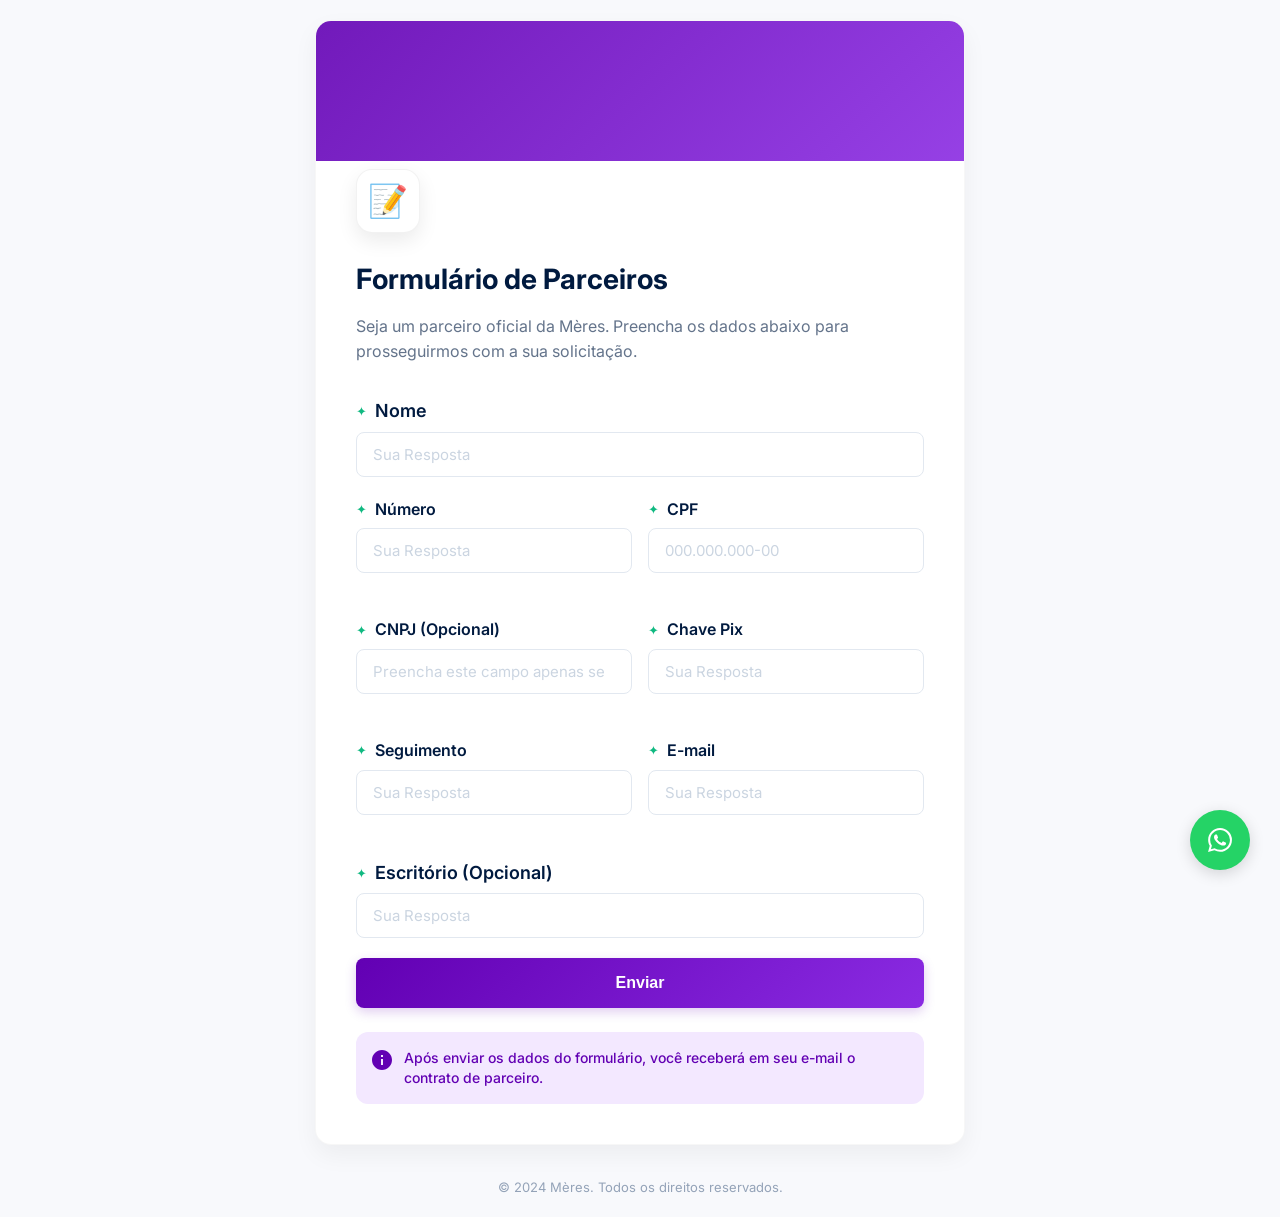
==== index.html @ 2a2efa8e "Initial commit" ====
<!DOCTYPE html>
<html lang="pt-BR">
<head>
    <meta charset="UTF-8">
    <meta name="viewport" content="width=device-width, initial-scale=1.0">
    <title>Mères | Sistema de Formulários</title>
    <link rel="preconnect" href="https://fonts.googleapis.com">
    <link rel="preconnect" href="https://fonts.gstatic.com" crossorigin>
    <link href="https://fonts.googleapis.com/css2?family=Inter:wght@300;400;500;600;700&display=swap" rel="stylesheet">
    <link rel="stylesheet" href="style.css">
</head>
<body>
    <div class="container">
    <div class="container">
        <!-- Logo removed to match editor focus on the form card -->

        <!-- Dynamic Card -->
        <main class="card">
            <div class="banner-preview"></div>
            
            <div class="card-content">
                <header>
                    <div class="page-icon-wrapper" id="formIcon">📝</div>
                    <h1 id="formTitle">Carregando...</h1>
                    <p class="subtitle" id="formSubtitle"></p>
                </header>

                <form id="mainForm">
                    <div id="dynamicForm">
                        <!-- Fields will be injected here by renderer.js -->
                    </div>

                    <button type="submit" id="submitBtn" class="btn-submit">
                        <span class="btn-text">Enviar</span>
                        <span class="btn-loader hidden"></span>
                    </button>
                </form>

                <div class="info-box">
                    <div class="info-icon">
                        <svg width="20" height="20" viewBox="0 0 20 20" fill="none" xmlns="http://www.w3.org/2000/svg">
                            <path d="M10 0C4.48 0 0 4.48 0 10C0 15.52 4.48 20 10 20C15.52 20 20 15.52 20 10C20 4.48 15.52 0 10 0ZM11 15H9V9H11V15ZM11 7H9V5H11V7Z" fill="var(--primary-color)"/>
                        </svg>
                    </div>
                    <p id="formInfo"></p>
                </div>

                <div id="successMessage" class="success-message hidden">
                    <div class="success-icon">✓</div>
                    <h3>Pronto!</h3>
                    <p>Sua solicitação foi enviada com sucesso.</p>
                </div>
            </div>
        </main>

        <!-- Footer -->
        <footer>
            <p>© 2024 Mères. Todos os direitos reservados.</p>
        </footer>
    </div>

    <!-- WhatsApp Floating Button -->
    <a href="https://wa.me/5500000000000" class="whatsapp-btn" target="_blank" rel="noopener noreferrer">
        <svg width="24" height="24" viewBox="0 0 24 24" fill="white" xmlns="http://www.w3.org/2000/svg">
            <path d="M17.472 14.382c-.297-.149-1.758-.867-2.03-.967-.273-.099-.471-.148-.67.15-.197.297-.767.966-.94 1.164-.173.199-.347.223-.644.075-.297-.15-1.255-.463-2.39-1.475-.883-.788-1.48-1.761-1.653-2.059-.173-.297-.018-.458.13-.606.134-.133.298-.347.446-.52.149-.174.198-.298.298-.497.099-.198.05-.371-.025-.52-.075-.149-.669-1.612-.916-2.207-.242-.579-.487-.5-.669-.51-.173-.008-.371-.01-.57-.01-.198 0-.52.074-.792.372-.272.297-1.04 1.016-1.04 2.479 0 1.462 1.065 2.875 1.213 3.074.149.198 2.096 3.2 5.077 4.487.709.306 1.262.489 1.694.625.712.227 1.36.195 1.871.118.571-.085 1.758-.719 2.006-1.413.248-.694.248-1.289.173-1.413-.074-.124-.272-.198-.57-.347m-5.421 7.403h-.004a9.87 9.87 0 01-5.031-1.378l-.361-.214-3.741.982.998-3.648-.235-.374a9.86 9.86 0 01-1.51-5.26c.001-5.45 4.436-9.884 9.888-9.884 2.64 0 5.122 1.03 6.988 2.898a9.825 9.825 0 012.893 6.994c-.003 5.45-4.437 9.884-9.885 9.884m8.413-18.297A11.815 11.815 0 0012.05 0C5.495 0 .16 5.335.157 11.892c0 2.096.547 4.142 1.588 5.945L.057 24l6.305-1.654a11.882 11.882 0 005.683 1.448h.005c6.554 0 11.89-5.335 11.893-11.893a11.821 11.821 0 00-3.48-8.413z" />
        </svg>
    </a>

    <!-- Scripts -->
    <script src="config.js"></script>
    <script src="renderer.js"></script>
</body>
</html>
---- style.css ----
:root {
    /* --- DESIGN TOKENS (Modify these for easy customization) --- */
    
    /* Colors */
    --primary-color: #6200B3;
    --primary-light: #8A2BE2;
    --primary-gradient: linear-gradient(135deg, var(--primary-color) 0%, var(--primary-light) 100%);
    --secondary-color: #001A3F;
    --bg-color: #F8F9FC;
    --card-bg: #FFFFFF;
    --info-bg: #F3E8FF;
    --info-text: #6200B3;
    
    /* Text */
    --text-main: #001A3F;
    --text-muted: #64748B;
    --text-placeholder: #CBD5E1;
    
    /* Borders & Spacing */
    --border-color: #E2E8F0;
    --border-radius-card: 16px;
    --border-radius-element: 8px;
    --card-padding: 40px;
    --field-spacing: 20px;
    
    /* Shadows & Effects */
    --shadow-soft: 0 10px 25px rgba(0, 0, 0, 0.05);
    --shadow-btn: 0 4px 12px rgba(98, 0, 179, 0.2);
    --shadow-btn-hover: 0 6px 15px rgba(98, 0, 179, 0.3);
    --transition-speed: 0.3s;
    --transition: all var(--transition-speed) ease;
}

/* Base Styles */
* {
    margin: 0;
    padding: 0;
    box-sizing: border-box;
}

body {
    font-family: 'Inter', sans-serif;
    background-color: var(--bg-color);
    color: var(--text-main);
    line-height: 1.6;
    display: flex;
    justify-content: center;
    align-items: center;
    min-height: 100vh;
    padding: 20px;
}

/* Editor Specific Body */
body.editor-body {
    display: block;
    height: 100vh;
    padding: 0;
    margin: 0;
    overflow: hidden;
    background-color: #fbfbfb;
}


.container {
    width: 100%;
    max-width: 650px;
    display: flex;
    flex-direction: column;
    align-items: center;
}

/* Logo */
.logo-container {
    margin-bottom: 24px;
}

.logo-text {
    font-size: 32px;
    font-weight: 700;
    color: var(--secondary-color);
    letter-spacing: -1px;
    font-family: 'Inter', sans-serif;
}

/* Card */
.card {
    background-color: var(--card-bg);
    border-radius: var(--border-radius-card);
    box-shadow: var(--shadow-soft);
    width: 100%;
    overflow: hidden;
    position: relative;
    border: 1px solid rgba(0, 0, 0, 0.03);
    animation: fadeIn 0.8s ease-out;
}

@keyframes fadeIn {
    from { opacity: 0; transform: translateY(20px); }
    to { opacity: 1; transform: translateY(0); }
}

/* .banner-preview style is already defined globally for the editor canvas, 
   we just need to ensure it applies to the card in index.html as well. */
.card .banner-preview {
    height: 140px; /* Shorter for the main form card */
    background: var(--primary-gradient);
    width: 100%;
    opacity: 0.9;
    border-radius: 0; /* Flat top for card header */
}

.card-content {
    padding: var(--card-padding);
}

@media (max-width: 600px) {
    .card-content {
        padding: 24px;
    }
}

/* Typography */
header {
    margin-bottom: 32px;
}

h1 {
    font-size: 28px;
    font-weight: 700;
    color: var(--secondary-color);
    margin-bottom: 12px;
}

.subtitle {
    font-size: 16px;
    color: var(--text-muted);
    font-weight: 400;
}

/* Form Styles */
.form-group {
    margin-bottom: var(--field-spacing);
}

.form-row {
    display: flex;
    gap: var(--field-spacing);
}

.form-row {
    display: flex;
    gap: 16px;
    margin-bottom: 24px;
    width: 100%;
}

.form-row .form-group {
    flex: 1;
    min-width: 0;
}

@media (max-width: 480px) {
    .form-row {
        flex-direction: column;
        gap: 0;
    }
}

label {
    display: flex;
    align-items: center;
    gap: 8px;
    font-size: 18px; /* Matched to .q-label-display */
    font-weight: 600;
    margin-bottom: 6px;
    color: var(--text-main);
}

.form-row label {
    font-size: 16px; /* Matched to .editor-row .q-label-display */
}

.label-bullet {
    color: #10B981;
    font-size: 13px;
    font-weight: 400;
}

.field-label-hint {
    font-size: 12px;
    color: var(--text-muted);
    font-weight: 400;
    margin-bottom: 8px;
    font-style: italic;
}

input, textarea, select {
    width: 100%;
    padding: 12px 16px;
    border: 1.5px solid var(--border-color);
    border-radius: var(--border-radius-element);
    font-size: 15px;
    font-family: inherit;
    color: var(--text-main);
    transition: var(--transition);
    background-color: #fff;
    appearance: none; /* Modern look for selects */
}

textarea {
    min-height: 100px;
    resize: vertical;
}

input:focus, textarea:focus, select:focus {
    outline: none;
    border-color: var(--primary-color);
    box-shadow: 0 0 0 3px rgba(98, 0, 179, 0.1);
}

input::placeholder {
    color: var(--text-placeholder);
}

/* Button */
.btn-submit {
    width: 100%;
    padding: 16px;
    background: var(--primary-gradient);
    color: white;
    border: none;
    border-radius: var(--border-radius-element);
    font-size: 16px;
    font-weight: 600;
    cursor: pointer;
    transition: var(--transition);
    margin-top: 10px;
    display: flex;
    justify-content: center;
    align-items: center;
    box-shadow: var(--shadow-btn);
}

.btn-submit:hover {
    transform: translateY(-2px);
    box-shadow: var(--shadow-btn-hover);
    opacity: 0.95;
}

.btn-submit:active {
    transform: translateY(0);
}

.btn-loader {
    width: 20px;
    height: 20px;
    border: 2px solid rgba(255, 255, 255, 0.3);
    border-radius: 50%;
    border-top-color: #fff;
    animation: spin 0.8s linear infinite;
}

@keyframes spin {
    to { transform: rotate(360deg); }
}

/* Info Box */
.info-box {
    margin-top: 24px;
    background-color: var(--info-bg);
    border-radius: 12px;
    padding: 16px;
    display: flex;
    align-items: flex-start;
    gap: 12px;
}

.info-icon {
    flex-shrink: 0;
    margin-top: 2px;
}

.info-box p {
    font-size: 14px;
    color: var(--info-text);
    font-weight: 500;
    line-height: 1.4;
}


/* Success Message */
.success-message {
    text-align: center;
    padding: 40px 0;
}

.success-icon {
    width: 64px;
    height: 64px;
    background-color: #10B981;
    color: white;
    border-radius: 50%;
    display: flex;
    justify-content: center;
    align-items: center;
    font-size: 32px;
    margin: 0 auto 20px;
}

.success-message h3 {
    font-size: 24px;
    color: var(--secondary-color);
    margin-bottom: 10px;
}

.success-message p {
    color: var(--text-muted);
}

/* Footer */
footer {
    margin-top: 32px;
    text-align: center;
}

footer p {
    font-size: 13px;
    color: #94A3B8;
}

/* WhatsApp Button */
.whatsapp-btn {
    position: fixed;
    bottom: 30px;
    right: 30px;
    width: 60px;
    height: 60px;
    background-color: #25D366;
    border-radius: 50%;
    display: flex;
    justify-content: center;
    align-items: center;
    box-shadow: 0 4px 15px rgba(0, 0, 0, 0.15);
    transition: var(--transition);
    z-index: 1000;
}

.whatsapp-btn:hover {
    transform: scale(1.1);
}

/* Options Group (Radio / Checkbox) */
.options-group {
    display: flex;
    flex-direction: column;
    gap: 12px;
    margin-top: 10px;
}

.option-item {
    display: flex;
    align-items: center;
    gap: 10px;
    cursor: pointer;
}

.option-item input[type="radio"],
.option-item input[type="checkbox"] {
    width: 20px;
    height: 20px;
    cursor: pointer;
    accent-color: var(--primary-color);
}

.opt-label {
    font-size: 15px;
    font-weight: 400;
    color: var(--text-main);
    cursor: pointer;
    margin-bottom: 0;
}

/* --- MODERN 3-COLUMN EDITOR LAYOUT --- */

.editor-layout {
    display: grid;
    grid-template-columns: 280px 1fr 300px;
    height: calc(100vh - 64px);
    margin-top: 64px; /* Offset for fixed header */
    overflow: hidden;
    background-color: #fbfbfb;
}

/* Sidebars */
.sidebar-left, .sidebar-right {
    background-color: #FFFFFF;
    border-right: 1px solid #EDEDED;
    display: flex;
    flex-direction: column;
    overflow-y: auto;
    padding: 18px; /* Reduced from 24px to prevent cut-off */
}

.sidebar-right {
    border-right: none;
    border-left: 1px solid #EDEDED;
}

.sidebar-section {
    margin-bottom: 32px;
}

.section-title {
    font-size: 11px;
    font-weight: 700;
    color: #94A3B8;
    letter-spacing: 0.1em;
    margin-bottom: 16px;
    text-transform: uppercase;
}

.element-category {
    margin-bottom: 24px;
}

.category-label {
    display: block;
    font-size: 11px;
    font-weight: 700;
    color: #94A3B8;
    text-transform: uppercase;
    letter-spacing: 0.05em;
    margin-bottom: 12px;
}

.element-grid {
    display: grid;
    grid-template-columns: 1fr 1fr;
    gap: 8px;
}

.element-btn {
    display: flex;
    flex-direction: column;
    align-items: center;
    justify-content: center;
    gap: 8px;
    padding: 16px 8px;
    background-color: #FFFFFF;
    border: 1px solid #E2E8F0;
    border-radius: 12px;
    color: #475569;
    font-size: 12px;
    font-weight: 600;
    cursor: pointer;
    transition: all 0.2s ease;
    text-align: center;
}

.element-btn:hover {
    background-color: #F8FAFC;
    border-color: #6D5BFF;
    color: #6D5BFF;
    transform: translateY(-2px);
    box-shadow: 0 4px 12px rgba(109, 91, 255, 0.1);
}

.element-btn svg {
    color: #94A3B8;
    transition: color 0.2s;
}

.element-btn:hover svg {
    color: #6D5BFF;
}

.sidebar-divider {
    height: 1px;
    background-color: #E2E8F0;
    margin: 0 -24px 24px -24px;
}

/* Styles Sidebar */
.style-group {
    margin-bottom: 20px;
}

.style-group label {
    display: block;
    font-size: 13px;
    font-weight: 600;
    color: #475569;
    margin-bottom: 8px;
}

.color-palette {
    display: flex;
    gap: 10px;
}

.color-swatch {
    width: 24px;
    height: 24px;
    border-radius: 50%;
    cursor: pointer;
    border: 2px solid transparent;
    transition: transform 0.2s;
}

.color-swatch:hover { transform: scale(1.1); }
.color-swatch.active { border-color: #FFFFFF; box-shadow: 0 0 0 2px #6D5BFF; }

.style-select {
    width: 100%;
    padding: 10px;
    border: 1px solid #E2E8F0;
    border-radius: 6px;
    font-size: 13px;
    color: #1E293B;
    background-color: #F8FAFC;
}

/* Canvas Area */
.editor-canvas {
    overflow-y: auto;
    padding: 40px 20px;
    display: flex;
    justify-content: center;
}

.canvas-center {
    width: 100%;
    max-width: 770px;
    display: flex;
    flex-direction: column;
    gap: 16px;
}

/* Modern Card UI */
.form-card {
    background: #FFFFFF;
    border-radius: 8px;
    border: 1px solid #E2E8F0;
    padding: 24px;
    position: relative;
    transition: box-shadow 0.3s ease;
}

.form-card.active {
    border-left: 6px solid #6D5BFF;
    box-shadow: 0 4px 20px rgba(0,0,0,0.08);
}

/* Notion-Inspired Header Card */
.header-card {
    padding: 0;
    overflow: visible; /* To allow the icon to overlap */
    border: none;
    box-shadow: none;
    background: transparent;
}

.header-card.active {
    border-left: none; /* No colorful border for header in Notion style */
    box-shadow: none;
}

.banner-preview {
    height: 180px;
    background-color: #f7f7f7;
    background-image: url('https://images.unsplash.com/photo-1454165833741-979f244a1e7d?q=80&w=2070&auto=format&fit=crop');
    background-size: cover;
    background-position: center;
    width: 100%;
    border-radius: 12px;
    position: relative; /* Base for button positioning */
    display: flex;
    justify-content: flex-end;
    align-items: flex-end;
    padding: 12px;
}

.btn-change-cover {
    background: rgba(255, 255, 255, 0.85);
    backdrop-filter: blur(4px);
    border: 1px solid #E2E8F0;
    padding: 6px 12px;
    border-radius: 6px;
    font-size: 12px;
    font-weight: 600;
    color: #475569;
    cursor: pointer;
    display: flex;
    align-items: center;
    gap: 6px;
    opacity: 0;
    transition: all 0.2s ease;
    box-shadow: 0 2px 4px rgba(0,0,0,0.05);
}

.banner-preview:hover .btn-change-cover {
    opacity: 1;
}

.btn-change-cover:hover {
    background-color: #FFFFFF;
    color: #1E293B;
    transform: translateY(-1px);
}

.header-card-content {
    padding: 0 40px 32px 40px;
    margin-top: -60px; /* Pull content up to overlap banner slightly */
    position: relative;
    z-index: 2;
}

/* Unified Page Icon Wrapper for Editor & Main Form */
.page-icon-wrapper {
    width: 64px;
    height: 64px;
    background-color: #FFFFFF;
    border-radius: 16px;
    display: flex;
    justify-content: center;
    align-items: center;
    font-size: 32px;
    box-shadow: 0 8px 20px rgba(0, 0, 0, 0.08);
    position: relative; /* Base for negative margin */
    margin-top: -32px; /* Overlap effect */
    margin-bottom: 24px;
    border: 1px solid rgba(0, 0, 0, 0.05);
}

.main-title-input {
    font-size: 42px;
    font-weight: 800;
    color: #1E293B;
    border: none;
    width: 100%;
    margin-bottom: 12px;
    outline: none;
    background: transparent;
    letter-spacing: -0.02em;
}

.main-subtitle-input {
    font-size: 18px;
    color: #475569;
    border: none;
    width: 100%;
    outline: none;
    background: transparent;
    line-height: 1.6;
}

/* Minimal Card Overhaul */
.form-card {
    background: #FFFFFF;
    border-radius: 12px;
    border: 1px solid #E2E8F0;
    padding: 32px;
    position: relative;
    transition: all 0.2s ease;
    box-shadow: 0 1px 3px rgba(0,0,0,0.02);
}

.form-card.active {
    border-color: #6D5BFF;
    border-left: 6px solid #6D5BFF;
    box-shadow: 0 10px 30px rgba(109, 91, 255, 0.08);
}

.question-card {
    background: #FFFFFF;
    border: 1.5px solid #E2E8F0;
    border-radius: 12px;
    padding: 24px;
    margin-bottom: 24px;
    cursor: pointer;
    position: relative;
    border-left: 4px solid transparent;
    transition: transform 0.2s ease, border-color 0.2s ease, box-shadow 0.2s ease, padding 0.2s ease;
}

.question-card:hover {
    border-color: #CBD5E1;
}

.question-card.active {
    border-color: #6D5BFF;
    background: #F8F9FF;
    border-left-color: #6D5BFF;
    box-shadow: 0 10px 30px rgba(109, 91, 255, 0.08);
}

.q-label-display {
    font-size: 18px;
    font-weight: 600;
    color: #1E293B;
    display: flex;
    align-items: center;
    gap: 8px;
}

.q-label-display::before {
    content: '✦';
    color: #10B981;
    font-size: 14px;
}

/* Add Question Btn */
.add-question-container {
    display: flex;
    justify-content: center;
    margin: 20px 0;
}

.btn-add-question {
    background: #FFFFFF;
    border: 1px solid #E2E8F0;
    padding: 10px 20px;
    border-radius: 20px;
    display: flex;
    align-items: center;
    gap: 8px;
    font-size: 14px;
    font-weight: 600;
    color: #475569;
    cursor: pointer;
    box-shadow: 0 2px 4px rgba(0,0,0,0.05);
    transition: all 0.2s;
}

.btn-add-question:hover {
    background: #F8FAFC;
    transform: translateY(-1px);
    box-shadow: 0 4px 8px rgba(0,0,0,0.1);
}

/* Footer Preview */
.footer-preview-card {
    border: none;
    background: none;
    padding: 0;
}

/* Callout / Info Box */
.info-box-preview {
    background-color: #FFFBEB; /* Soft Cream */
    border-radius: 12px;
    padding: 24px;
    display: flex;
    gap: 16px;
    color: #92400E;
    border-left: 4px solid #F59E0B;
}

.info-preview-text {
    background: none;
    border: none;
    width: 100%;
    font-size: 16px;
    color: #78350F;
    resize: none;
    outline: none;
    font-family: inherit;
    line-height: 1.6;
    font-weight: 500;
}

/* Right Sidebar Contextual Settings */
.settings-panel {
    display: flex;
    flex-direction: column;
    gap: 24px;
}

.settings-group {
    display: flex;
    flex-direction: column;
    gap: 12px;
}

.settings-row {
    display: flex;
    justify-content: space-between;
    align-items: center;
    font-size: 13px;
    color: #475569;
}

.toggle-switch {
    width: 36px;
    height: 20px;
    background-color: #CBD5E1;
    border-radius: 10px;
    position: relative;
    cursor: pointer;
    transition: background-color 0.2s;
}

.toggle-switch::after {
    content: '';
    position: absolute;
    top: 2px;
    left: 2px;
    width: 16px;
    height: 16px;
    background-color: white;
    border-radius: 50%;
    transition: left 0.2s;
}

.toggle-switch.active { background-color: #6D5BFF; }
.toggle-switch.active::after { left: 18px; }

/* Field Reordering Controls */
.reorder-controls {
    display: flex;
    gap: 4px;
    background: #F1F5F9;
    padding: 2px;
    border-radius: 6px;
}

.btn-reorder {
    background: transparent;
    border: none;
    color: #64748B;
    padding: 4px;
    border-radius: 4px;
    cursor: pointer;
    display: flex;
    align-items: center;
    justify-content: center;
    transition: all 0.2s;
}

.btn-reorder:hover:not(:disabled) {
    background: #FFFFFF;
    color: #6D5BFF;
    box-shadow: 0 2px 4px rgba(0,0,0,0.05);
}

.btn-reorder:disabled {
    opacity: 0.3;
    cursor: not-allowed;
}

.reorder-controls-mini {
    display: flex;
    gap: 2px;
}

.btn-reorder-mini {
    background: transparent;
    border: none;
    color: #94A3B8;
    padding: 2px;
    border-radius: 4px;
    cursor: pointer;
    display: flex;
    align-items: center;
    justify-content: center;
    transition: all 0.2s;
}

.btn-reorder-mini:hover:not(:disabled) {
    background: #F1F5F9;
    color: #6D5BFF;
}

.btn-reorder-mini:disabled {
    opacity: 0;
    pointer-events: none;
}

/* Layout Columns in Editor - Synced with .form-row */
.editor-row {
    display: flex;
    gap: 16px;
    margin-bottom: 24px;
    width: 100%;
}

.editor-row .question-card {
    margin-bottom: 0;
    flex: 1;
    min-width: 0;
    padding: 18px 20px; /* Condensed padding for columns to improve legibility */
}

.editor-row .q-label-display {
    font-size: 16px; /* Slightly smaller title when in column */
}

.drag-handle {
    cursor: grab;
    display: flex;
    align-items: center;
    justify-content: center;
}

.drag-handle:active {
    cursor: grabbing;
}

.btn-width-toggle {
    background: transparent;
    border: none;
    color: #94A3B8;
    padding: 2px;
    border-radius: 4px;
    cursor: pointer;
    display: flex;
    align-items: center;
    justify-content: center;
    transition: all 0.2s;
}

.btn-width-toggle:hover {
    background: #F1F5F9;
    color: #6D5BFF;
}

.btn-width-toggle svg rect {
    transition: all 0.2s;
}

/* Reorder Controls Visibility */
.question-card:hover .reorder-controls-mini {
    opacity: 1 !important;
}

.settings-textarea {
    width: 100%;
    padding: 12px;
    border: 1px solid #E2E8F0;
    border-radius: 6px;
    font-size: 13px;
    min-height: 100px;
    outline: none;
    resize: vertical;
}

/* Pro Tip Box */
.pro-tip-box {
    margin-top: auto;
    background: #F8FAFC;
    border-radius: 12px;
    padding: 20px;
    border: 1px solid #F1F5F9;
}

.pro-tip-title {
    display: flex;
    align-items: center;
    gap: 6px;
    font-size: 13px;
    font-weight: 700;
    color: #1E293B;
    margin-bottom: 8px;
}

.pro-tip-box p {
    font-size: 12px;
    color: #64748B;
    line-height: 1.6;
    margin-bottom: 12px;
}

.learn-more {
    font-size: 12px;
    font-weight: 600;
    color: #6D5BFF;
    text-decoration: none;
}

/* Modern Top Nav */
.top-nav {
    position: fixed;
    top: 0;
    left: 0;
    height: 64px;
    background: #FFFFFF;
    border-bottom: 1px solid #EDEDED;
    display: grid;
    grid-template-columns: 1fr 1fr 1fr; /* Equal columns for better balance */
    align-items: center;
    padding: 0 24px;
    z-index: 1100;
    width: 100%;
}
@media (max-width: 1200px) {
    .top-nav {
        grid-template-columns: 1.5fr 1fr 1fr;
    }
}

.logo-box {
    width: 32px;
    height: 32px;
    background-color: #6D5BFF;
    border-radius: 8px;
    display: flex;
    justify-content: center;
    align-items: center;
}

.nav-left {
    display: flex;
    align-items: center;
    gap: 16px;
}

.nav-breadcrumb {
    display: flex;
    align-items: center;
    gap: 8px;
    margin-left: 4px;
}

.breadcrumb-item {
    display: flex;
    align-items: center;
}

.breadcrumb-separator {
    color: #CBD5E1;
    font-size: 16px;
    font-weight: 300;
    margin: 0 2px;
}

.form-title-input {
    font-size: 14px;
    font-weight: 600;
    color: #1E293B;
    border: none;
    outline: none;
    background: none;
    padding: 4px 8px;
    border-radius: 4px;
    transition: background 0.2s;
    max-width: 200px;
    white-space: nowrap;
    overflow: hidden;
    text-overflow: ellipsis;
}

.form-title-input:hover, .form-title-input:focus {
    background-color: #F8FAFC;
}

.save-status-flat {
    font-size: 11px;
    color: #94A3B8;
    background: #F1F5F9;
    padding: 2px 8px;
    border-radius: 12px;
    margin-left: 8px;
    font-weight: 500;
}

.nav-center {
    display: flex;
    justify-content: center;
}

.nav-tabs {
    display: flex;
    gap: 24px;
    height: 100%;
}

.nav-tab {
    font-size: 14px;
    font-weight: 600;
    color: #64748B;
    cursor: pointer;
    display: flex;
    align-items: center;
    padding: 0 4px;
    position: relative;
    transition: color 0.2s;
    height: 100%;
}

.nav-tab:hover {
    color: #1E293B;
}

.nav-tab.active {
    color: #6D5BFF;
}

.nav-tab.active::after {
    content: '';
    position: absolute;
    bottom: -1px; /* Align with border-bottom of top-nav */
    left: 0;
    right: 0;
    height: 3px;
    background-color: #6D5BFF;
    border-radius: 3px 3px 0 0;
}

.nav-right {
    display: flex;
    align-items: center;
    justify-content: flex-end;
    gap: 12px;
}

.nav-icon-btn {
    width: 36px;
    height: 36px;
    display: flex;
    justify-content: center;
    align-items: center;
    border-radius: 50%;
    border: none;
    background: none;
    color: #64748B;
    cursor: pointer;
    transition: background 0.2s;
}

.nav-icon-btn:hover {
    background-color: #F8FAFC;
    color: #1E293B;
}

.btn-publish {
    background-color: #6D5BFF;
    color: white;
    border: none;
    padding: 10px 24px;
    border-radius: 8px;
    font-weight: 600;
    font-size: 14px;
    cursor: pointer;
    transition: all 0.2s;
    box-shadow: 0 2px 4px rgba(109, 91, 255, 0.2);
}

.btn-publish:hover {
    background-color: #5A4ADF;
    box-shadow: 0 4px 8px rgba(109, 91, 255, 0.3);
    transform: translateY(-1px);
}

.user-avatar {
    width: 34px;
    height: 34px;
    background-color: #F1F5F9;
    background-image: linear-gradient(135deg, #F1F5F9 0%, #E2E8F0 100%);
    border-radius: 50%;
    display: flex;
    justify-content: center;
    align-items: center;
    font-size: 13px;
    font-weight: 700;
    color: #475569;
    margin-left: 8px;
    border: 1px solid #E2E8F0;
}

.modern-selector-flat {
    border: none;
    background: transparent;
    font-size: 14px;
    font-weight: 600;
    color: #64748B;
    cursor: pointer;
    padding: 4px 20px 4px 8px;
    border-radius: 4px;
    outline: none;
    transition: all 0.2s;
    appearance: none;
    background-image: url("data:image/svg+xml,%3Csvg xmlns='http://www.w3.org/2000/svg' fill='none' viewBox='0 0 24 24' stroke='%2394A3B8' stroke-width='3'%3E%3Cpath stroke-linecap='round' stroke-linejoin='round' d='M19.5 8.25l-7.5 7.5-7.5-7.5' /%3E%3C/svg%3E");
    background-repeat: no-repeat;
    background-position: right 4px center;
    background-size: 10px;
    max-width: 150px;
}

.modern-selector-flat:hover {
    background-color: #F8FAFC;
    color: #1E293B;
}

.form-switcher-group {
    display: flex;
    align-items: center;
    gap: 6px;
}

.nav-icon-btn.mini {
    width: 28px;
    height: 28px;
    background: #F1F5F9;
    border: 1px solid #E2E8F0;
    color: #64748B;
}

.nav-icon-btn.mini:hover {
    background: #6D5BFF;
    color: white;
    border-color: #6D5BFF;
}

.btn-new-form {
    background-color: #6D5BFF;
    color: white;
    border: none;
    padding: 8px 16px;
    border-radius: 8px;
    font-size: 13px;
    font-weight: 600;
    cursor: pointer;
    display: flex;
    align-items: center;
    gap: 6px;
    transition: all 0.2s;
}

.btn-new-form:hover {
    background-color: #5A4ADF;
    transform: translateY(-1px);
}

/* Responses View Styles */
#responsesView {
    padding-bottom: 60px;
    animation: fadeIn 0.3s ease-out;
}

.responses-summary {
    display: flex;
    justify-content: space-between;
    align-items: center;
    margin-bottom: 32px;
    padding-bottom: 16px;
    border-bottom: 1px solid #EDEDED;
}

.responses-summary h2 {
    font-size: 24px;
    font-weight: 700;
    color: #1E293B;
}

.responses-list {
    display: flex;
    flex-direction: column;
    gap: 16px;
}

.response-card {
    background: #FFFFFF;
    border: 1px solid #E2E8F0;
    border-radius: 12px;
    padding: 24px;
    transition: box-shadow 0.2s;
}

.response-card:hover {
    box-shadow: 0 4px 12px rgba(0,0,0,0.05);
}

.response-card-header {
    display: flex;
    justify-content: space-between;
    margin-bottom: 16px;
    font-size: 12px;
    font-weight: 600;
    color: #94A3B8;
    text-transform: uppercase;
    letter-spacing: 0.05em;
}

.response-card-body {
    display: grid;
    grid-template-columns: repeat(auto-fill, minmax(200px, 1fr));
    gap: 20px;
}

.response-field {
    display: flex;
    flex-direction: column;
    gap: 4px;
}

.resp-label {
    font-size: 12px;
    font-weight: 700;
    color: #64748B;
}

.resp-value {
    font-size: 14px;
    color: #1E293B;
    word-break: break-word;
}

.empty-state {
    text-align: center;
    padding: 60px 20px;
    color: #94A3B8;
    background: #F8FAFC;
    border-radius: 12px;
    border: 2px dashed #E2E8F0;
}

/* Settings View Styles */
#settingsView {
    padding-bottom: 60px;
    animation: fadeIn 0.3s ease-out;
}

.settings-header {
    margin-bottom: 32px;
    padding-bottom: 16px;
    border-bottom: 1px solid #EDEDED;
}

.settings-header h2 {
    font-size: 24px;
    font-weight: 700;
    color: #1E293B;
}

.settings-grid {
    display: flex;
    flex-direction: column;
    gap: 24px;
}

.settings-card {
    padding: 32px;
}

.settings-card h3 {
    font-size: 16px;
    font-weight: 700;
    color: #1E293B;
    margin-bottom: 24px;
    text-transform: uppercase;
    letter-spacing: 0.05em;
}

.settings-item {
    margin-bottom: 24px;
}

.settings-item:last-child {
    margin-bottom: 0;
}

.settings-item label {
    font-size: 14px;
    font-weight: 600;
    color: #334155;
    margin-bottom: 4px;
}

.settings-help {
    font-size: 12px;
    color: #64748B;
    margin-bottom: 12px;
}

.settings-text {
    display: flex;
    flex-direction: column;
}

.settings-card .settings-textarea {
    min-height: 80px;
    background-color: #F8FAFC;
    border: 1px solid #E2E8F0;
}

/* Sidebar Specific Controls */
.sidebar-control-group {
    margin-bottom: 20px;
}

.sidebar-control-group label {
    display: block;
    font-size: 12px;
    font-weight: 600;
    color: #64748B;
    margin-bottom: 8px;
    text-transform: uppercase;
    letter-spacing: 0.02em;
}

/* Utils */
.hidden { display: none !important; }
.text-danger { color: #EF4444 !important; }
.text-primary { color: #6D5BFF !important; }
.btn-ghost {
    background: none;
    border: none;
    padding: 8px 16px;
    font-size: 13px;
    font-weight: 500;
    color: #64748B;
    cursor: pointer;
    border-radius: 6px;
}
.btn-ghost:hover { background-color: #F1F5F9; }

/* Custom Scrollbar for a premium look */
::-webkit-scrollbar {
    width: 8px;
    height: 8px;
}

::-webkit-scrollbar-track {
    background: #fbfbfb;
}

::-webkit-scrollbar-thumb {
    background: #E2E8F0;
    border-radius: 10px;
}

::-webkit-scrollbar-thumb:hover {
    background: #CBD5E1;
}

/* Preview Overlay Styles */
.preview-overlay {
    position: fixed;
    top: 0;
    left: 0;
    right: 0;
    bottom: 0;
    background: rgba(0,0,0,0.7);
    z-index: 2000;
    display: flex;
    flex-direction: column;
}

.preview-header {
    background: #1A1A1A;
    color: white;
    padding: 12px 32px;
    display: flex;
    justify-content: space-between;
    align-items: center;
    border-bottom: 1px solid rgba(255,255,255,0.1);
}

.btn-close-preview {
    background: #6D5BFF;
    color: white;
    border: none;
    padding: 8px 16px;
    border-radius: 8px;
    font-size: 13px;
    font-weight: 600;
    cursor: pointer;
    display: flex;
    align-items: center;
    gap: 8px;
    transition: all 0.2s;
    box-shadow: 0 4px 12px rgba(109, 91, 255, 0.3);
}

.btn-close-preview:hover {
    background-color: #5A4ADF;
    transform: translateY(-1px);
    box-shadow: 0 6px 15px rgba(109, 91, 255, 0.4);
}

.btn-close-preview svg {
    transition: transform 0.2s;
}

.btn-close-preview:hover svg {
    transform: rotate(90deg);
}

.preview-frame-container {
    flex: 1;
    padding: 20px;
    display: flex;
    justify-content: center;
    background-color: rgba(255, 255, 255, 0.05);
}

iframe#previewFrame {
    width: 100%;
    max-width: 900px;
    height: 100%;
    background: white;
    border: none;
    border-radius: 8px;
    box-shadow: 0 10px 40px rgba(0,0,0,0.5);
}
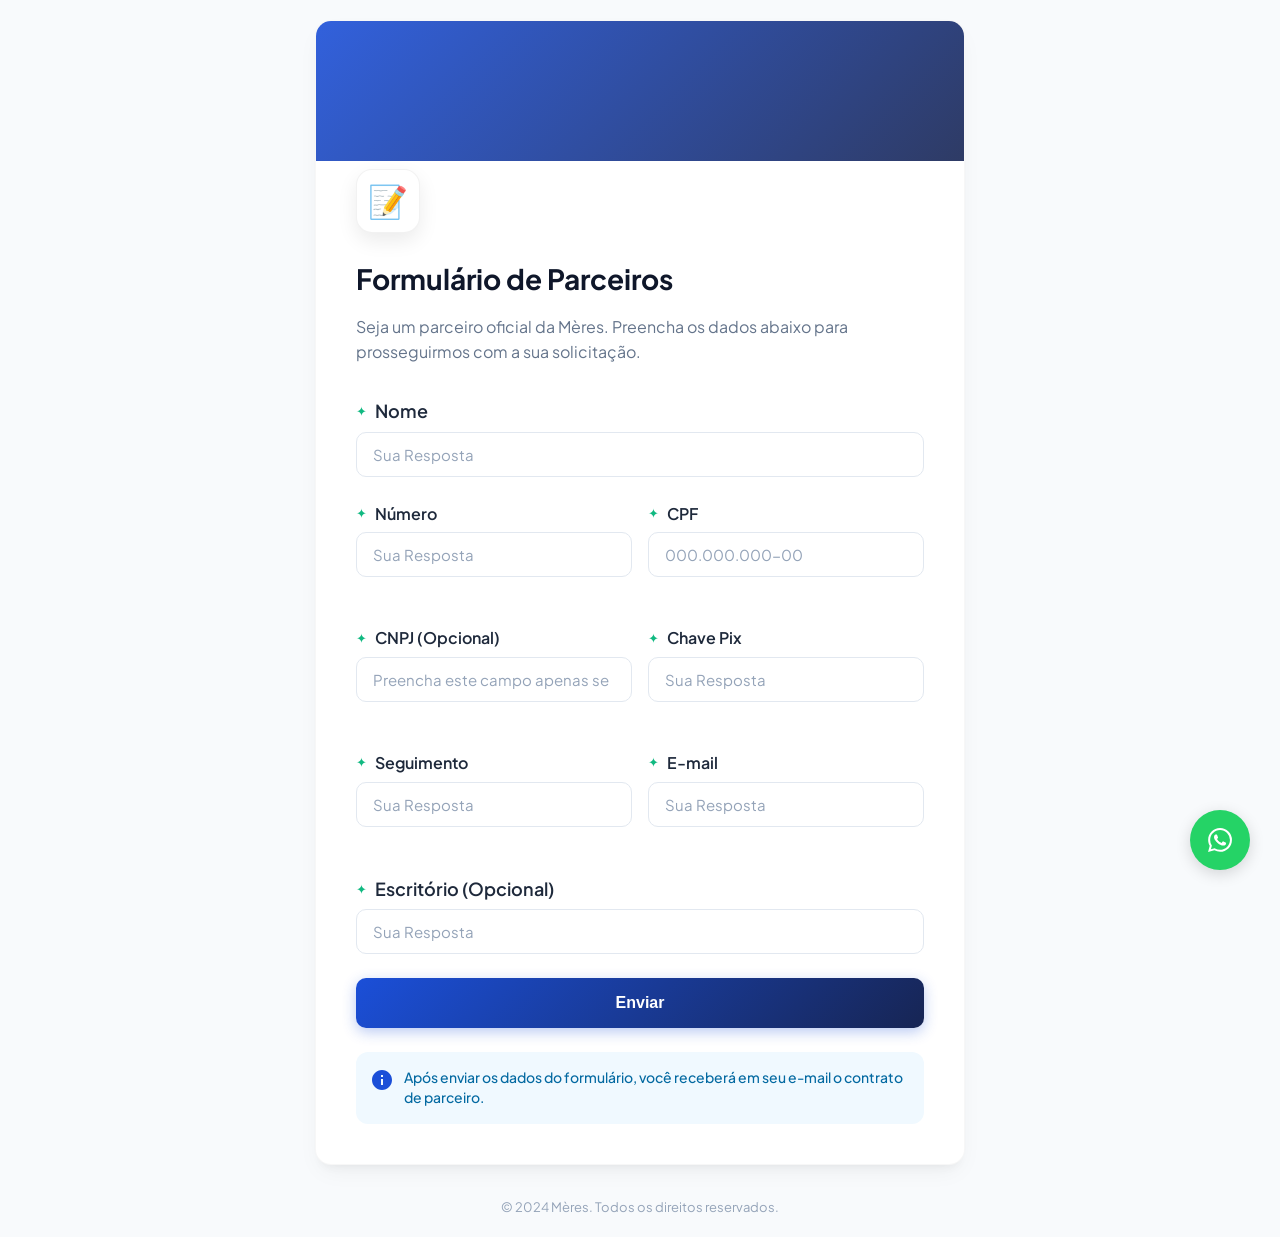
==== commit 05dc14c3: "Update program with latest local changes and new files" ====
--- a/index.html
+++ b/index.html
@@ -6,10 +6,11 @@
     <title>Mères | Sistema de Formulários</title>
     <link rel="preconnect" href="https://fonts.googleapis.com">
     <link rel="preconnect" href="https://fonts.gstatic.com" crossorigin>
-    <link href="https://fonts.googleapis.com/css2?family=Inter:wght@300;400;500;600;700&display=swap" rel="stylesheet">
-    <link rel="stylesheet" href="style.css">
+    <link href="https://fonts.googleapis.com/css2?family=Plus+Jakarta+Sans:wght@300;400;500;600;700;800&display=swap" rel="stylesheet">
+    <link rel="stylesheet" href="style.css?v=1.0.3">
+    <script src="app.js?v=1.0.3"></script>
 </head>
-<body>
+<body class="centered-layout">
     <div class="container">
     <div class="container">
         <!-- Logo removed to match editor focus on the form card -->
--- a/style.css
+++ b/style.css
@@ -1,34 +1,63 @@
+/* Mères Partner System - Version 1.0.2 */
 :root {
-    /* --- DESIGN TOKENS (Modify these for easy customization) --- */
+    /* --- DESIGN TOKENS --- */
     
-    /* Colors */
-    --primary-color: #6200B3;
-    --primary-light: #8A2BE2;
-    --primary-gradient: linear-gradient(135deg, var(--primary-color) 0%, var(--primary-light) 100%);
-    --secondary-color: #001A3F;
-    --bg-color: #F8F9FC;
+    /* Colors - Deep Blue Theme */
+    --primary-color: #1B4FD8;
+    --primary-hover: #153fb3;
+    --secondary-color: #0F172A;
+    --bg-color: #F8FAFC;
     --card-bg: #FFFFFF;
-    --info-bg: #F3E8FF;
-    --info-text: #6200B3;
+    --sidebar-bg: #0F172A;
+    --sidebar-text: #94A3B8;
+    --sidebar-active: #FFFFFF;
+    
+    /* Status Colors */
+    --status-success: #10B981;
+    --status-warning: #F59E0B;
+    --status-danger: #EF4444;
+    --status-info: #3B82F6;
     
     /* Text */
-    --text-main: #001A3F;
+    --text-main: #1E293B;
     --text-muted: #64748B;
-    --text-placeholder: #CBD5E1;
+    --text-on-dark: #FFFFFF;
     
     /* Borders & Spacing */
     --border-color: #E2E8F0;
+    --border-radius: 8px;
     --border-radius-card: 16px;
-    --border-radius-element: 8px;
+    --border-radius-element: 10px;
     --card-padding: 40px;
-    --field-spacing: 20px;
+    --field-spacing: 24px;
+    --sidebar-width: 240px;
     
     /* Shadows & Effects */
-    --shadow-soft: 0 10px 25px rgba(0, 0, 0, 0.05);
-    --shadow-btn: 0 4px 12px rgba(98, 0, 179, 0.2);
-    --shadow-btn-hover: 0 6px 15px rgba(98, 0, 179, 0.3);
-    --transition-speed: 0.3s;
-    --transition: all var(--transition-speed) ease;
+    --shadow-soft: 0 10px 25px -5px rgba(0, 0, 0, 0.05), 0 8px 10px -6px rgba(0, 0, 0, 0.05);
+    --shadow-sm: 0 1px 2px 0 rgb(0 0 0 / 0.05);
+    --shadow-md: 0 4px 6px -1px rgb(0 0 0 / 0.1);
+    --shadow-btn: 0 4px 14px 0 rgba(27, 79, 216, 0.3);
+    --shadow-btn-hover: 0 6px 20px rgba(27, 79, 216, 0.4);
+    --transition: all 0.2s ease;
+    
+    /* Gradients */
+    --primary-gradient: linear-gradient(135deg, #1B4FD8 0%, #172554 100%);
+    
+    /* Misc */
+    --text-placeholder: #94A3B8;
+    --info-bg: #F0F9FF;
+    --info-text: #0369A1;
+}
+
+@media (prefers-color-scheme: dark) {
+    :root {
+        --bg-color: #020617;
+        --card-bg: #0F172A;
+        --text-main: #F1F5F9;
+        --text-muted: #94A3B8;
+        --border-color: #1E293B;
+        --sidebar-bg: #020617;
+    }
 }
 
 /* Base Styles */
@@ -39,15 +68,21 @@
 }
 
 body {
-    font-family: 'Inter', sans-serif;
+    font-family: 'Plus Jakarta Sans', sans-serif;
     background-color: var(--bg-color);
     color: var(--text-main);
     line-height: 1.6;
+    min-height: 100vh;
+    margin: 0;
+}
+
+/* Centered layout for landing/login pages - specific class only */
+body.centered-layout {
     display: flex;
     justify-content: center;
     align-items: center;
-    min-height: 100vh;
     padding: 20px;
+    background-color: var(--bg-color);
 }
 
 /* Editor Specific Body */
@@ -704,7 +739,7 @@
 }
 
 .q-label-display::before {
-    content: '✦';
+    content: '\2726';
     color: #10B981;
     font-size: 14px;
 }
@@ -1503,3 +1538,306 @@
     border-radius: 8px;
     box-shadow: 0 10px 40px rgba(0,0,0,0.5);
 }
+
+/* --- APP SHELL (Sidebar + Main) --- */
+.app-shell {
+    display: flex;
+    flex-direction: row;
+    align-items: stretch;
+    min-height: 100vh;
+    width: 100%;
+    background-color: var(--bg-color);
+}
+
+.sidebar {
+    width: 240px;
+    background-color: var(--sidebar-bg);
+    color: var(--sidebar-text);
+    display: flex;
+    flex-direction: column;
+    padding: 24px;
+    position: fixed;
+    height: 100vh;
+    left: 0;
+    top: 0;
+    z-index: 100;
+    border-right: 1px solid var(--border-color);
+    background-color: var(--sidebar-bg); /* Ensuring solid color as fallback */
+}
+
+.sidebar-logo {
+    font-size: 24px;
+    font-weight: 800;
+    color: var(--sidebar-active);
+    margin-bottom: 40px;
+    display: flex;
+    align-items: center;
+    gap: 12px;
+}
+
+.nav-links {
+    display: flex;
+    flex-direction: column;
+    gap: 8px;
+    flex: 1;
+}
+
+.nav-item {
+    display: flex;
+    align-items: center;
+    gap: 12px;
+    padding: 10px 16px;
+    border-radius: var(--border-radius);
+    text-decoration: none;
+    color: var(--sidebar-text);
+    font-weight: 500;
+    transition: var(--transition);
+}
+
+.nav-item:hover {
+    color: var(--sidebar-active);
+    background-color: rgba(255, 255, 255, 0.05);
+}
+
+.nav-item.active {
+    background-color: var(--primary-color);
+    color: var(--sidebar-active);
+}
+
+.sidebar-footer {
+    margin-top: auto;
+    padding-top: 24px;
+    border-top: 0.5px solid rgba(255, 255, 255, 0.1);
+}
+
+.user-info {
+    display: flex;
+    align-items: center;
+    gap: 12px;
+    margin-bottom: 16px;
+}
+
+.user-avatar-small {
+    width: 32px;
+    height: 32px;
+    background-color: var(--primary-color);
+    border-radius: 50%;
+    display: flex;
+    align-items: center;
+    justify-content: center;
+    color: white;
+    font-size: 12px;
+    font-weight: 700;
+}
+
+.main-content {
+    flex: 1;
+    margin-left: 240px;
+    padding: 40px;
+    background-color: var(--bg-color);
+    min-height: 100vh;
+    width: calc(100% - 240px);
+}
+
+.main-content.no-padding {
+    padding: 0;
+    display: flex;
+    flex-direction: column;
+}
+
+/* iframe Editor Styling */
+.editor-frame-container {
+    flex: 1;
+    width: 100%;
+    height: calc(100vh - 84px); /* Subtract header height */
+    overflow: hidden;
+}
+
+.editor-iframe {
+    width: 100%;
+    height: 100%;
+    border: none;
+    background-color: transparent;
+}
+.page-header {
+    margin-bottom: 32px;
+}
+
+.page-title {
+    font-size: 24px;
+    font-weight: 700;
+    color: var(--text-main);
+}
+
+.metrics-grid {
+    display: grid;
+    grid-template-columns: repeat(auto-fit, minmax(200px, 1fr));
+    gap: 24px;
+    margin-bottom: 40px;
+}
+
+.metric-card {
+    background: var(--card-bg);
+    padding: 24px;
+    border-radius: var(--border-radius);
+    border: 0.5px solid var(--border-color);
+    box-shadow: var(--shadow-sm);
+    transition: var(--transition);
+    animation: slideUp 0.5s ease-out forwards;
+    opacity: 0;
+}
+
+.metric-card:hover {
+    transform: translateY(-4px);
+    box-shadow: var(--shadow-md);
+    border-color: var(--primary-color);
+}
+
+@keyframes slideUp {
+    from { transform: translateY(20px); opacity: 0; }
+    to { transform: translateY(0); opacity: 1; }
+}
+
+.metric-card:nth-child(1) { animation-delay: 0.1s; }
+.metric-card:nth-child(2) { animation-delay: 0.2s; }
+.metric-card:nth-child(3) { animation-delay: 0.3s; }
+.metric-card:nth-child(4) { animation-delay: 0.4s; }
+
+
+.metric-label {
+    font-size: 14px;
+    color: var(--text-muted);
+    margin-bottom: 8px;
+}
+
+.metric-value {
+    font-size: 28px;
+    font-weight: 700;
+    color: var(--text-main);
+}
+
+.metric-accent-green { border-top: 3px solid var(--status-success); }
+.metric-accent-amber { border-top: 3px solid var(--status-warning); }
+.metric-accent-red { border-top: 3px solid var(--status-danger); }
+
+.charts-grid {
+    display: grid;
+    grid-template-columns: 2fr 1fr;
+    gap: 24px;
+}
+
+.chart-container {
+    background: var(--card-bg);
+    padding: 24px;
+    border-radius: var(--border-radius);
+    border: 0.5px solid var(--border-color);
+}
+
+/* --- TABLES --- */
+.data-table-container {
+    background: var(--card-bg);
+    border-radius: var(--border-radius);
+    border: 0.5px solid var(--border-color);
+    overflow: hidden;
+}
+
+.table-header {
+    padding: 20px 24px;
+    border-bottom: 0.5px solid var(--border-color);
+    display: flex;
+    justify-content: space-between;
+    align-items: center;
+}
+
+.table-search {
+    padding: 8px 16px;
+    border: 0.5px solid var(--border-color);
+    border-radius: 6px;
+    font-size: 14px;
+    width: 300px;
+}
+
+table {
+    width: 100%;
+    border-collapse: collapse;
+}
+
+th {
+    text-align: left;
+    padding: 12px 24px;
+    font-size: 12px;
+    text-transform: uppercase;
+    color: var(--text-muted);
+    font-weight: 600;
+    background-color: var(--bg-color);
+}
+
+td {
+    padding: 16px 24px;
+    border-bottom: 0.5px solid var(--border-color);
+    font-size: 14px;
+}
+
+.status-badge {
+    padding: 4px 12px;
+    border-radius: 99px;
+    font-size: 12px;
+    font-weight: 600;
+}
+
+.badge-pronto { background: rgba(16, 185, 129, 0.1); color: var(--status-success); }
+.badge-pendente { background: rgba(245, 158, 11, 0.1); color: var(--status-warning); }
+.badge-negado { background: rgba(239, 68, 68, 0.1); color: var(--status-danger); }
+
+/* --- LOGIN PAGE --- */
+.login-container {
+    display: flex;
+    justify-content: center;
+    align-items: center;
+    min-height: 100vh;
+    background-color: var(--bg-color);
+}
+
+.login-card {
+    width: 100%;
+    max-width: 400px;
+    background: var(--card-bg);
+    padding: 40px;
+    border-radius: var(--border-radius);
+    border: 0.5px solid var(--border-color);
+    box-shadow: var(--shadow-md);
+}
+
+.login-logo {
+    text-align: center;
+    margin-bottom: 32px;
+}
+
+.error-message {
+    background: rgba(239, 68, 68, 0.1);
+    color: var(--status-danger);
+    padding: 12px;
+    border-radius: var(--border-radius);
+    margin-bottom: 20px;
+    font-size: 14px;
+    text-align: center;
+}
+
+/* Mobile Responsive */
+@media (max-width: 768px) {
+    .sidebar {
+        width: 80px;
+        padding: 24px 12px;
+    }
+    .sidebar-logo span, .nav-item span, .user-info div {
+        display: none;
+    }
+    .main-content {
+        margin-left: 80px;
+        padding: 20px;
+    }
+    .charts-grid {
+        grid-template-columns: 1fr;
+    }
+}
+
